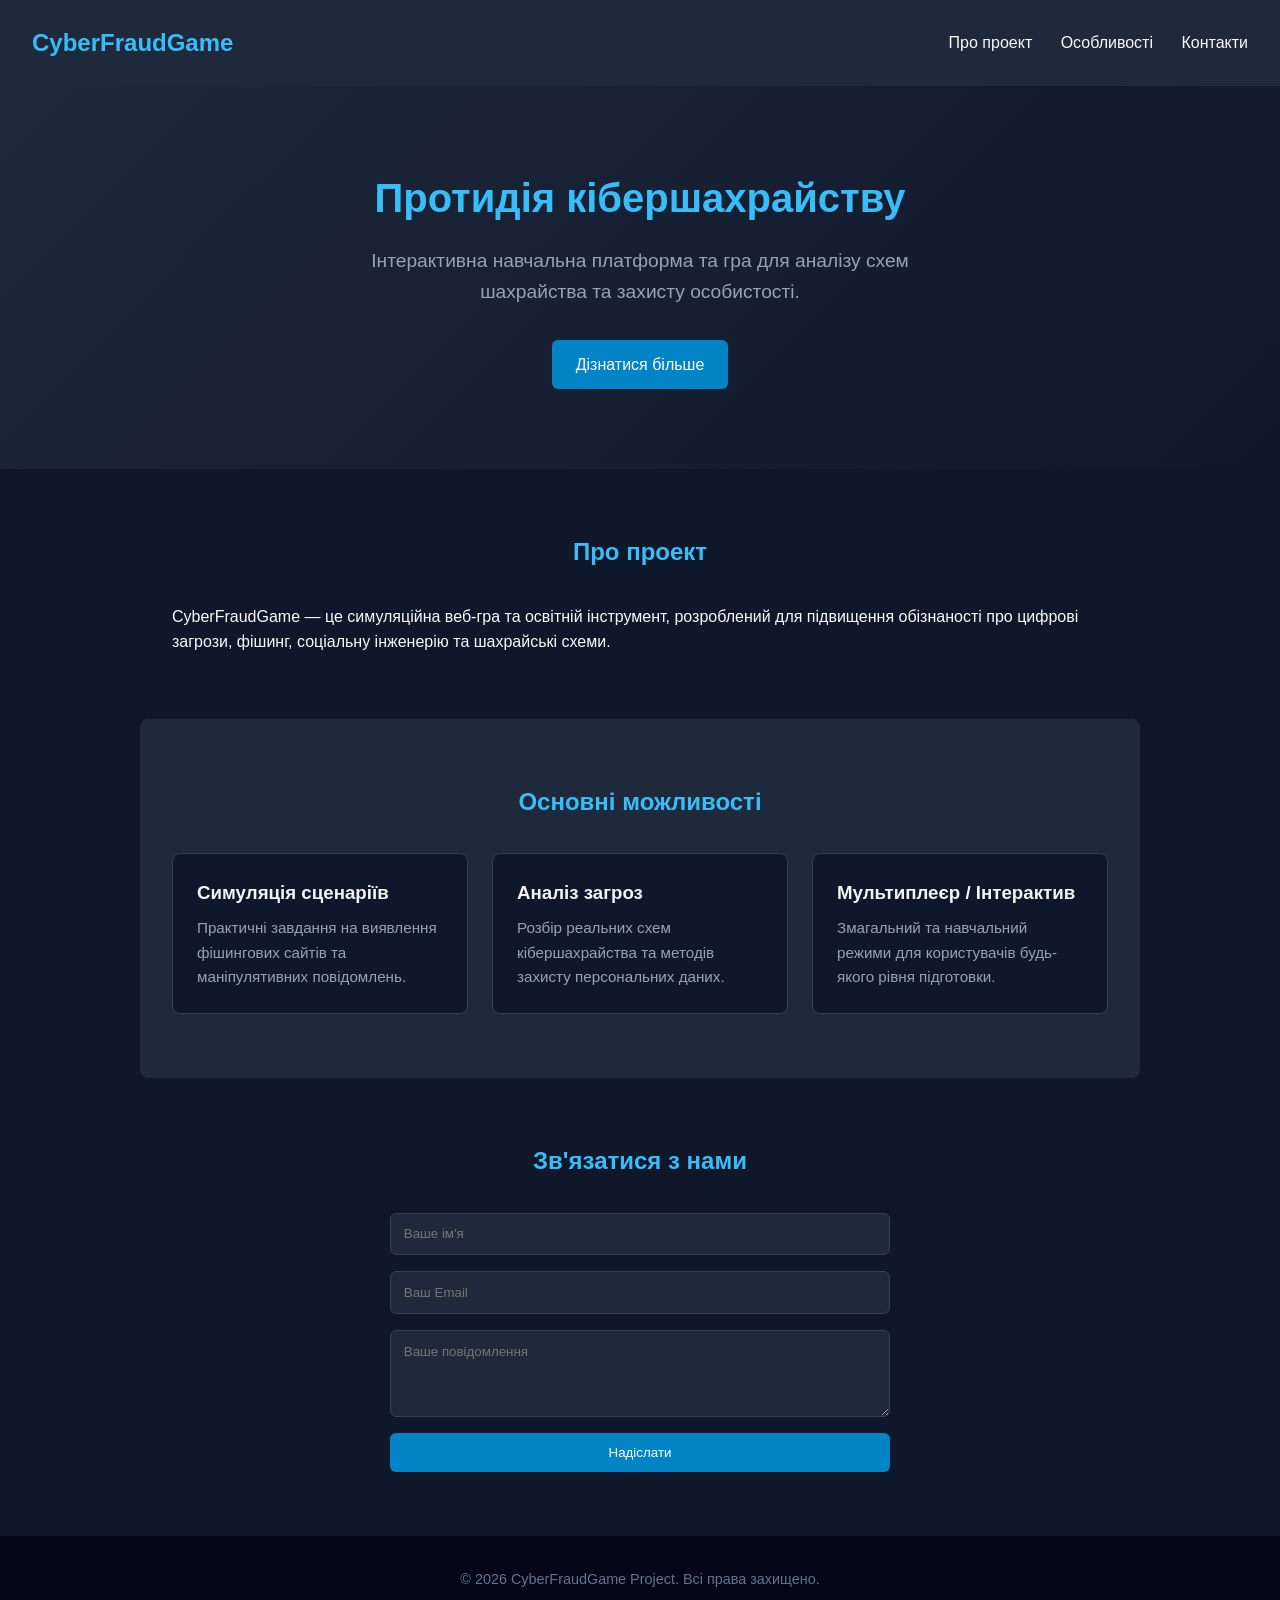
==== index.html @ b07a90f9 "1" ====
<!DOCTYPE html>
<html lang="uk">
<head>
    <meta charset="UTF-8">
    <meta name="viewport" content="width=device-width, initial-scale=1.0">
    <title>CyberFraudGame — Проект та Гра</title>
    <link rel="stylesheet" href="styles.css">
</head>
<body>
    <header class="navbar">
        <div class="logo">CyberFraudGame</div>
        <nav>
            <a href="#about">Про проект</a>
            <a href="#features">Особливості</a>
            <a href="#contact">Контакти</a>
        </nav>
    </header>

    <section class="hero">
        <h1>Протидія кібершахрайству</h1>
        <p>Інтерактивна навчальна платформа та гра для аналізу схем шахрайства та захисту особистості.</p>
        <a href="#about" class="btn">Дізнатися більше</a>
    </section>

    <section id="about" class="container">
        <h2>Про проект</h2>
        <p>CyberFraudGame — це симуляційна веб-гра та освітній інструмент, розроблений для підвищення обізнаності про цифрові загрози, фішинг, соціальну інженерію та шахрайські схеми.</p>
    </section>

    <section id="features" class="container dark">
        <h2>Основні можливості</h2>
        <div class="grid">
            <div class="card">
                <h3>Симуляція сценаріїв</h3>
                <p>Практичні завдання на виявлення фішингових сайтів та маніпулятивних повідомлень.</p>
            </div>
            <div class="card">
                <h3>Аналіз загроз</h3>
                <p>Розбір реальних схем кібершахрайства та методів захисту персональних даних.</p>
            </div>
            <div class="card">
                <h3>Мультиплеєр / Інтерактив</h3>
                <p>Змагальний та навчальний режими для користувачів будь-якого рівня підготовки.</p>
            </div>
        </div>
    </section>

    <section id="contact" class="container">
        <h2>Зв'язатися з нами</h2>
        <form id="contactForm">
            <input type="text" placeholder="Ваше ім'я" required>
            <input type="email" placeholder="Ваш Email" required>
            <textarea placeholder="Ваше повідомлення" rows="4" required></textarea>
            <button type="submit" class="btn">Надіслати</button>
        </form>
    </section>

    <footer>
        <p>&copy; 2026 CyberFraudGame Project. Всі права захищено.</p>
    </footer>

    <script src="game.js"></script>
</body>
</html>
---- styles.css ----
* {
    box-sizing: border-box;
    margin: 0;
    padding: 0;
    font-family: 'Segoe UI', Tahoma, Geneva, Verdana, sans-serif;
}

body {
    background-color: #0f172a;
    color: #f8fafc;
    line-height: 1.6;
}

.navbar {
    display: flex;
    justify-content: space-between;
    align-items: center;
    padding: 1.5rem 2rem;
    background-color: #1e293b;
    box-shadow: 0 4px 6px -1px rgba(0, 0, 0, 0.3);
}

.navbar .logo {
    font-size: 1.5rem;
    font-weight: bold;
    color: #38bdf8;
}

.navbar nav a {
    color: #f8fafc;
    text-decoration: none;
    margin-left: 1.5rem;
    transition: color 0.3s;
}

.navbar nav a:hover {
    color: #38bdf8;
}

.hero {
    text-align: center;
    padding: 5rem 1rem;
    background: linear-gradient(135deg, #1e293b 0%, #0f172a 100%);
}

.hero h1 {
    font-size: 2.5rem;
    color: #38bdf8;
    margin-bottom: 1rem;
}

.hero p {
    font-size: 1.2rem;
    max-width: 600px;
    margin: 0 auto 2rem;
    color: #94a3b8;
}

.btn {
    display: inline-block;
    background-color: #0284c7;
    color: #fff;
    padding: 0.75rem 1.5rem;
    border: none;
    border-radius: 6px;
    text-decoration: none;
    cursor: pointer;
    transition: background 0.3s;
}

.btn:hover {
    background-color: #0369a1;
}

.container {
    padding: 4rem 2rem;
    max-width: 1000px;
    margin: 0 auto;
}

.container.dark {
    background-color: #1e293b;
    border-radius: 8px;
}

h2 {
    text-align: center;
    margin-bottom: 2rem;
    color: #38bdf8;
}

.grid {
    display: grid;
    grid-template-columns: repeat(auto-fit, minmax(250px, 1fr));
    gap: 1.5rem;
}

.card {
    background-color: #0f172a;
    padding: 1.5rem;
    border-radius: 8px;
    border: 1px solid #334155;
}

.card h3 {
    margin-bottom: 0.5rem;
    color: #f1f5f9;
}

.card p {
    color: #94a3b8;
    font-size: 0.95rem;
}

form {
    display: flex;
    flex-direction: column;
    gap: 1rem;
    max-width: 500px;
    margin: 0 auto;
}

form input, form textarea {
    padding: 0.8rem;
    border-radius: 6px;
    border: 1px solid #334155;
    background-color: #1e293b;
    color: #fff;
}

footer {
    text-align: center;
    padding: 2rem;
    background-color: #020617;
    color: #64748b;
    font-size: 0.9rem;
}
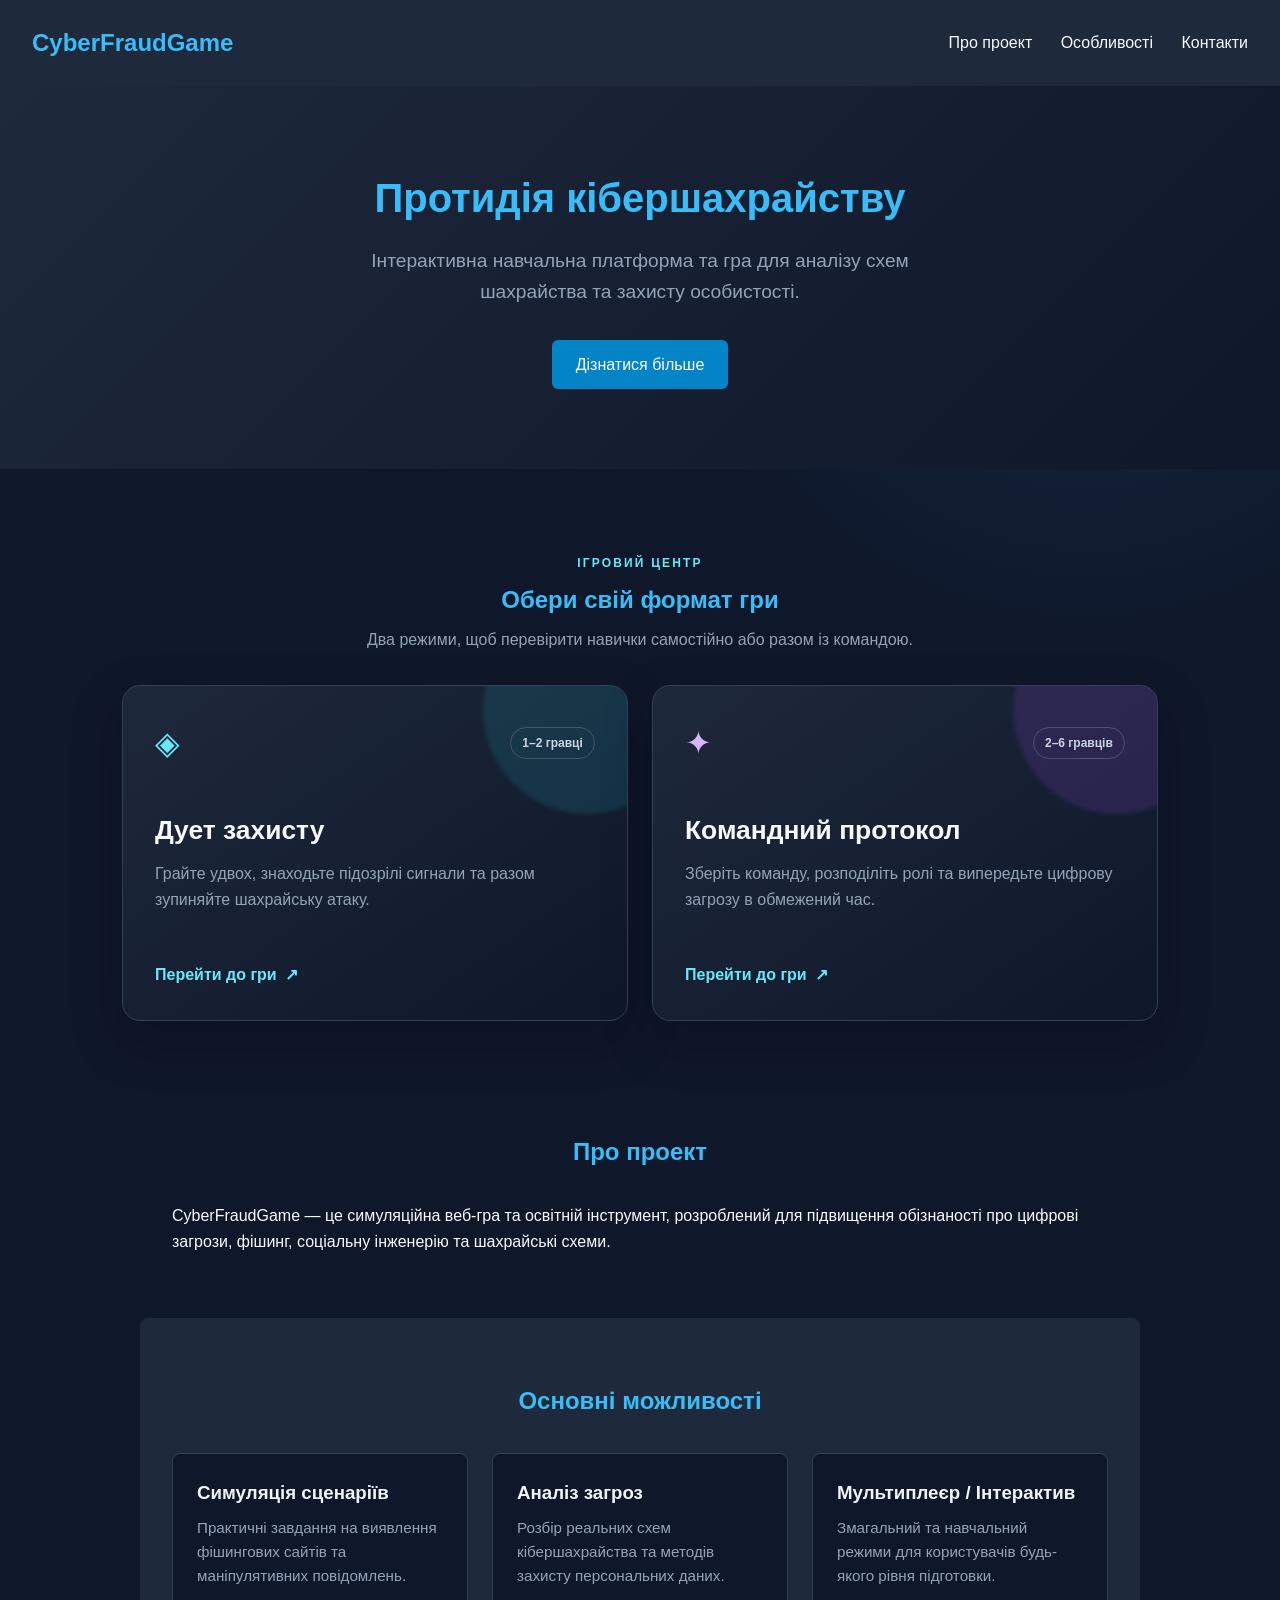
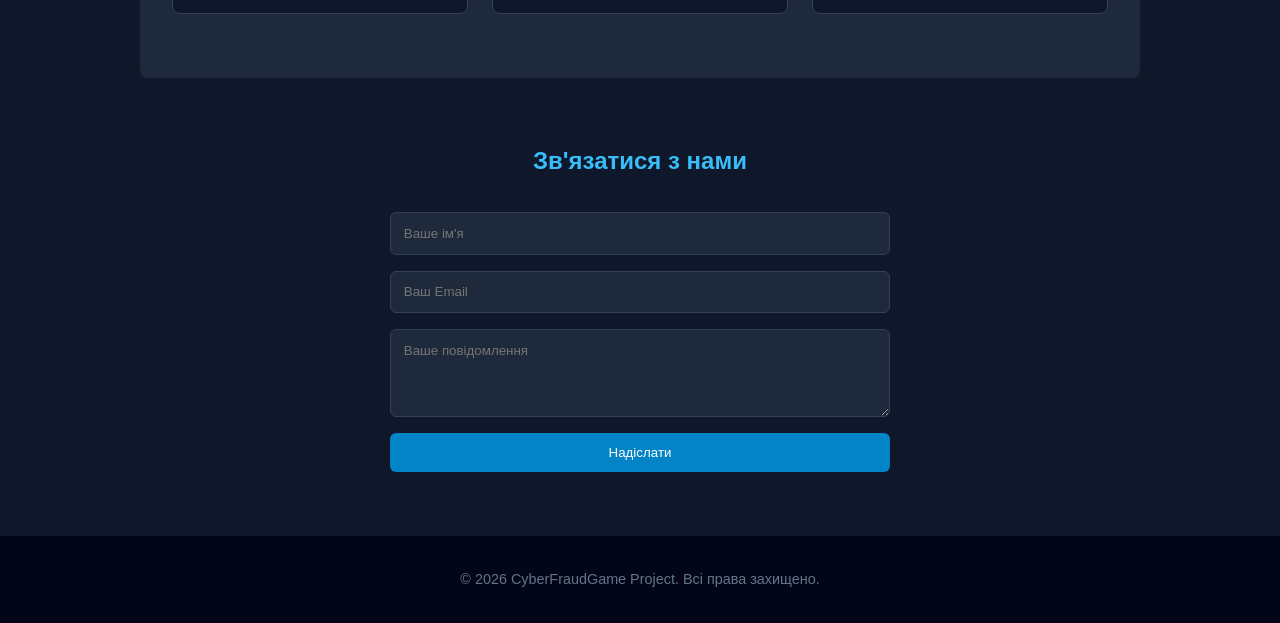
==== commit bb0937da: "2и31" ====
--- a/index.html
+++ b/index.html
@@ -20,6 +20,38 @@
         <h1>Протидія кібершахрайству</h1>
         <p>Інтерактивна навчальна платформа та гра для аналізу схем шахрайства та захисту особистості.</p>
         <a href="#about" class="btn">Дізнатися більше</a>
+    </section>
+
+    <section id="games" class="games-section">
+        <div class="section-heading">
+            <span class="eyebrow">Ігровий центр</span>
+            <h2>Обери свій формат гри</h2>
+            <p>Два режими, щоб перевірити навички самостійно або разом із командою.</p>
+        </div>
+        <div class="games-grid">
+            <article class="game-card game-card--duo">
+                <div class="game-card__topline">
+                    <span class="game-icon" aria-hidden="true">◈</span>
+                    <span class="player-count">1–2 гравці</span>
+                </div>
+                <h3>Дует захисту</h3>
+                <p>Грайте удвох, знаходьте підозрілі сигнали та разом зупиняйте шахрайську атаку.</p>
+                <a class="game-link" href="game.html?mode=duo">
+                    Перейти до гри <span aria-hidden="true">↗</span>
+                </a>
+            </article>
+            <article class="game-card game-card--squad">
+                <div class="game-card__topline">
+                    <span class="game-icon" aria-hidden="true">✦</span>
+                    <span class="player-count">2–6 гравців</span>
+                </div>
+                <h3>Командний протокол</h3>
+                <p>Зберіть команду, розподіліть ролі та випередьте цифрову загрозу в обмежений час.</p>
+                <a class="game-link" href="game.html?mode=squad">
+                    Перейти до гри <span aria-hidden="true">↗</span>
+                </a>
+            </article>
+        </div>
     </section>
 
     <section id="about" class="container">
--- a/styles.css
+++ b/styles.css
@@ -9,6 +9,7 @@
     background-color: #0f172a;
     color: #f8fafc;
     line-height: 1.6;
+    background-image: radial-gradient(circle at 85% 10%, rgba(56, 189, 248, 0.1), transparent 28rem);
 }
 
 .navbar {
@@ -41,6 +42,179 @@
     text-align: center;
     padding: 5rem 1rem;
     background: linear-gradient(135deg, #1e293b 0%, #0f172a 100%);
+}
+
+.games-section {
+    max-width: 1100px;
+    margin: 0 auto;
+    padding: 5rem 2rem 3rem;
+}
+
+.section-heading {
+    text-align: center;
+    margin-bottom: 2rem;
+}
+
+.section-heading h2 {
+    margin: 0.35rem 0 0.5rem;
+}
+
+.section-heading p {
+    color: #94a3b8;
+}
+
+.eyebrow {
+    color: #67e8f9;
+    font-size: 0.75rem;
+    font-weight: 700;
+    letter-spacing: 0.18em;
+    text-transform: uppercase;
+}
+
+.games-grid {
+    display: grid;
+    grid-template-columns: repeat(2, minmax(0, 1fr));
+    gap: 1.5rem;
+}
+
+.game-card {
+    position: relative;
+    overflow: hidden;
+    padding: 2rem;
+    border: 1px solid #334155;
+    border-radius: 18px;
+    background: linear-gradient(145deg, rgba(30, 41, 59, 0.96), rgba(15, 23, 42, 0.98));
+    box-shadow: 0 20px 50px rgba(2, 6, 23, 0.28);
+    transition: transform 0.3s, border-color 0.3s, box-shadow 0.3s;
+}
+
+.game-card::after {
+    position: absolute;
+    top: -5rem;
+    right: -4rem;
+    width: 13rem;
+    height: 13rem;
+    border-radius: 50%;
+    background: rgba(34, 211, 238, 0.12);
+    content: "";
+    filter: blur(2px);
+}
+
+.game-card--squad::after {
+    background: rgba(168, 85, 247, 0.15);
+}
+
+.game-card:hover {
+    border-color: #22d3ee;
+    box-shadow: 0 25px 60px rgba(8, 145, 178, 0.18);
+    transform: translateY(-5px);
+}
+
+.game-card__topline {
+    display: flex;
+    align-items: center;
+    justify-content: space-between;
+    margin-bottom: 2.5rem;
+}
+
+.game-icon {
+    color: #67e8f9;
+    font-size: 2rem;
+}
+
+.game-card--squad .game-icon {
+    color: #d8b4fe;
+}
+
+.player-count {
+    z-index: 1;
+    padding: 0.35rem 0.7rem;
+    border: 1px solid #475569;
+    border-radius: 999px;
+    color: #cbd5e1;
+    font-size: 0.75rem;
+    font-weight: 600;
+}
+
+.game-card h3 {
+    margin-bottom: 0.65rem;
+    font-size: 1.65rem;
+}
+
+.game-card p {
+    min-height: 4.8rem;
+    color: #94a3b8;
+}
+
+.game-link {
+    display: inline-flex;
+    z-index: 1;
+    gap: 0.5rem;
+    margin-top: 1.5rem;
+    color: #67e8f9;
+    font-weight: 700;
+    text-decoration: none;
+}
+
+.game-link:hover {
+    color: #cffafe;
+}
+
+.game-page {
+    display: grid;
+    min-height: 100vh;
+    place-items: center;
+    padding: 2rem;
+}
+
+.game-launcher {
+    width: min(100%, 680px);
+    padding: 3rem;
+    border: 1px solid #334155;
+    border-radius: 24px;
+    background: rgba(30, 41, 59, 0.8);
+    box-shadow: 0 30px 80px rgba(2, 6, 23, 0.5);
+}
+
+.back-link {
+    display: inline-block;
+    margin-bottom: 4rem;
+    color: #94a3b8;
+    text-decoration: none;
+}
+
+.back-link:hover {
+    color: #67e8f9;
+}
+
+.game-launcher h1 {
+    margin: 0.5rem 0;
+    font-size: clamp(2rem, 6vw, 3.5rem);
+}
+
+.game-launcher > p {
+    color: #94a3b8;
+}
+
+.launch-panel {
+    margin-top: 2rem;
+    padding: 1.5rem;
+    border: 1px solid #334155;
+    border-radius: 14px;
+    background: rgba(15, 23, 42, 0.75);
+}
+
+.launch-status {
+    color: #4ade80;
+    font-size: 0.8rem;
+    font-weight: 700;
+    letter-spacing: 0.1em;
+    text-transform: uppercase;
+}
+
+.launch-panel p {
+    margin: 0.75rem 0 1.25rem;
+    color: #cbd5e1;
 }
 
 .hero h1 {
@@ -134,4 +308,14 @@
     background-color: #020617;
     color: #64748b;
     font-size: 0.9rem;
+}
+
+@media (max-width: 700px) {
+    .games-grid {
+        grid-template-columns: 1fr;
+    }
+
+    .game-launcher {
+        padding: 2rem;
+    }
 }
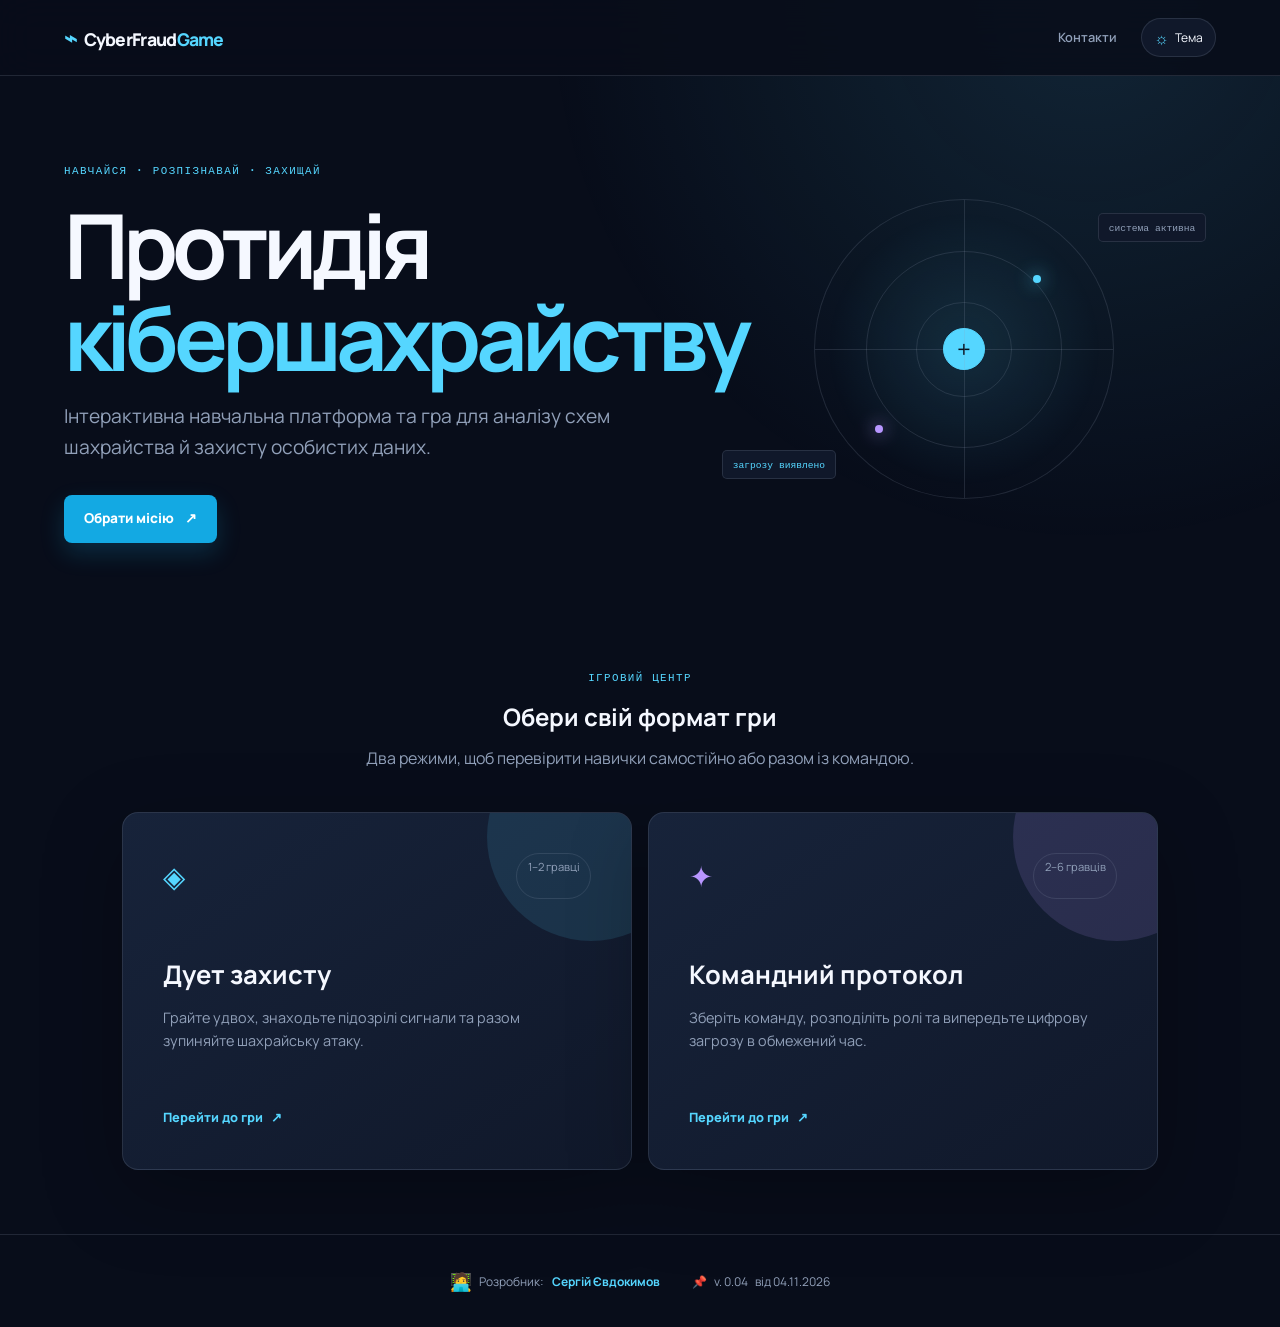
==== commit 18953c66: "1фа" ====
--- a/index.html
+++ b/index.html
@@ -3,23 +3,45 @@
 <head>
     <meta charset="UTF-8">
     <meta name="viewport" content="width=device-width, initial-scale=1.0">
-    <title>CyberFraudGame — Проект та Гра</title>
+    <meta name="description" content="CyberFraudGame — інтерактивна платформа для навчання цифровій безпеці.">
+    <title>CyberFraudGame — цифрова безпека у форматі гри</title>
     <link rel="stylesheet" href="styles.css">
 </head>
 <body>
     <header class="navbar">
-        <div class="logo">CyberFraudGame</div>
-        <nav>
-            <a href="#about">Про проект</a>
-            <a href="#features">Особливості</a>
-            <a href="#contact">Контакти</a>
+        <a class="logo" href="#" aria-label="CyberFraudGame — на головну">
+            <span class="logo-mark" aria-hidden="true">⌁</span>
+            CyberFraud<span>Game</span>
+        </a>
+        <nav aria-label="Основна навігація">
+            <a href="https://sargeras197.github.io/contacts/" target="_blank" rel="noopener noreferrer">Контакти</a>
         </nav>
+        <button class="theme-toggle" type="button" aria-label="Увімкнути світлу тему" aria-pressed="false">
+            <span class="theme-icon" aria-hidden="true">☼</span>
+            <span class="theme-label">Тема</span>
+        </button>
     </header>
 
     <section class="hero">
-        <h1>Протидія кібершахрайству</h1>
-        <p>Інтерактивна навчальна платформа та гра для аналізу схем шахрайства та захисту особистості.</p>
-        <a href="#about" class="btn">Дізнатися більше</a>
+        <div class="hero__content">
+            <span class="eyebrow">Навчайся · Розпізнавай · Захищай</span>
+            <h1>Протидія <span>кібершахрайству</span></h1>
+            <p>Інтерактивна навчальна платформа та гра для аналізу схем шахрайства й захисту особистих даних.</p>
+            <div class="hero__actions">
+                <a href="#games" class="btn">Обрати місію <span aria-hidden="true">↗</span></a>
+            </div>
+        </div>
+        <div class="hero__visual" aria-hidden="true">
+            <div class="radar">
+                <span class="radar__ring radar__ring--one"></span>
+                <span class="radar__ring radar__ring--two"></span>
+                <span class="radar__dot radar__dot--one"></span>
+                <span class="radar__dot radar__dot--two"></span>
+                <span class="radar__core">+</span>
+            </div>
+            <span class="visual-label visual-label--top">система активна</span>
+            <span class="visual-label visual-label--bottom">загрозу виявлено</span>
+        </div>
     </section>
 
     <section id="games" class="games-section">
@@ -54,41 +76,17 @@
         </div>
     </section>
 
-    <section id="about" class="container">
-        <h2>Про проект</h2>
-        <p>CyberFraudGame — це симуляційна веб-гра та освітній інструмент, розроблений для підвищення обізнаності про цифрові загрози, фішинг, соціальну інженерію та шахрайські схеми.</p>
-    </section>
-
-    <section id="features" class="container dark">
-        <h2>Основні можливості</h2>
-        <div class="grid">
-            <div class="card">
-                <h3>Симуляція сценаріїв</h3>
-                <p>Практичні завдання на виявлення фішингових сайтів та маніпулятивних повідомлень.</p>
-            </div>
-            <div class="card">
-                <h3>Аналіз загроз</h3>
-                <p>Розбір реальних схем кібершахрайства та методів захисту персональних даних.</p>
-            </div>
-            <div class="card">
-                <h3>Мультиплеєр / Інтерактив</h3>
-                <p>Змагальний та навчальний режими для користувачів будь-якого рівня підготовки.</p>
-            </div>
+    <footer>
+        <div class="footer-developer">
+            <span class="footer-emoji" aria-hidden="true">🧑‍💻</span>
+            <span>Розробник:</span>
+            <a href="https://sargeras197.github.io/contacts/" target="_blank" rel="noopener noreferrer">Сергій Євдокимов</a>
         </div>
-    </section>
-
-    <section id="contact" class="container">
-        <h2>Зв'язатися з нами</h2>
-        <form id="contactForm">
-            <input type="text" placeholder="Ваше ім'я" required>
-            <input type="email" placeholder="Ваш Email" required>
-            <textarea placeholder="Ваше повідомлення" rows="4" required></textarea>
-            <button type="submit" class="btn">Надіслати</button>
-        </form>
-    </section>
-
-    <footer>
-        <p>&copy; 2026 CyberFraudGame Project. Всі права захищено.</p>
+        <div class="footer-meta">
+            <span aria-hidden="true">📌</span>
+            <span>v. 0.04</span>
+            <span>від 04.11.2026</span>
+        </div>
     </footer>
 
     <script src="game.js"></script>
--- a/styles.css
+++ b/styles.css
@@ -1,321 +1,152 @@
-* {
-    box-sizing: border-box;
-    margin: 0;
-    padding: 0;
-    font-family: 'Segoe UI', Tahoma, Geneva, Verdana, sans-serif;
+@import url('https://fonts.googleapis.com/css2?family=DM+Mono:wght@400;500&family=Manrope:wght@400;500;600;700;800&display=swap');
+
+:root {
+    --bg: #080d1a;
+    --surface: #10182a;
+    --surface-strong: #17233a;
+    --text: #f5f8ff;
+    --muted: #91a0b9;
+    --line: rgba(148, 163, 184, 0.18);
+    --accent: #55d6ff;
+    --accent-strong: #13a9e3;
+    --accent-soft: rgba(85, 214, 255, 0.12);
+    --purple: #b896ff;
+    --shadow: 0 24px 80px rgba(0, 0, 0, 0.25);
 }
 
+:root[data-theme="light"] {
+    --bg: #f4f7fb;
+    --surface: #ffffff;
+    --surface-strong: #eaf1f8;
+    --text: #102037;
+    --muted: #5e6d83;
+    --line: rgba(27, 55, 85, 0.14);
+    --accent: #058cc6;
+    --accent-strong: #006caa;
+    --accent-soft: rgba(5, 140, 198, 0.1);
+    --purple: #7852ce;
+    --shadow: 0 24px 70px rgba(34, 64, 96, 0.13);
+}
+
+* { box-sizing: border-box; margin: 0; padding: 0; }
+
+html { scroll-behavior: smooth; }
+
 body {
-    background-color: #0f172a;
-    color: #f8fafc;
+    min-width: 320px;
+    background: var(--bg);
+    color: var(--text);
+    font-family: 'Manrope', 'Segoe UI', sans-serif;
     line-height: 1.6;
-    background-image: radial-gradient(circle at 85% 10%, rgba(56, 189, 248, 0.1), transparent 28rem);
+    transition: background-color 0.3s, color 0.3s;
+}
+
+body::before {
+    position: fixed;
+    z-index: -1;
+    inset: 0;
+    background: radial-gradient(circle at 85% 0%, var(--accent-soft), transparent 34rem);
+    content: "";
+    pointer-events: none;
 }
 
 .navbar {
-    display: flex;
-    justify-content: space-between;
-    align-items: center;
-    padding: 1.5rem 2rem;
-    background-color: #1e293b;
-    box-shadow: 0 4px 6px -1px rgba(0, 0, 0, 0.3);
-}
-
-.navbar .logo {
-    font-size: 1.5rem;
-    font-weight: bold;
-    color: #38bdf8;
-}
-
-.navbar nav a {
-    color: #f8fafc;
-    text-decoration: none;
-    margin-left: 1.5rem;
-    transition: color 0.3s;
-}
-
-.navbar nav a:hover {
-    color: #38bdf8;
-}
-
-.hero {
-    text-align: center;
-    padding: 5rem 1rem;
-    background: linear-gradient(135deg, #1e293b 0%, #0f172a 100%);
-}
-
-.games-section {
-    max-width: 1100px;
-    margin: 0 auto;
-    padding: 5rem 2rem 3rem;
-}
-
-.section-heading {
-    text-align: center;
-    margin-bottom: 2rem;
-}
-
-.section-heading h2 {
-    margin: 0.35rem 0 0.5rem;
-}
-
-.section-heading p {
-    color: #94a3b8;
-}
-
-.eyebrow {
-    color: #67e8f9;
-    font-size: 0.75rem;
-    font-weight: 700;
-    letter-spacing: 0.18em;
-    text-transform: uppercase;
-}
-
-.games-grid {
-    display: grid;
-    grid-template-columns: repeat(2, minmax(0, 1fr));
-    gap: 1.5rem;
-}
-
-.game-card {
-    position: relative;
-    overflow: hidden;
-    padding: 2rem;
-    border: 1px solid #334155;
-    border-radius: 18px;
-    background: linear-gradient(145deg, rgba(30, 41, 59, 0.96), rgba(15, 23, 42, 0.98));
-    box-shadow: 0 20px 50px rgba(2, 6, 23, 0.28);
-    transition: transform 0.3s, border-color 0.3s, box-shadow 0.3s;
-}
-
-.game-card::after {
-    position: absolute;
-    top: -5rem;
-    right: -4rem;
-    width: 13rem;
-    height: 13rem;
-    border-radius: 50%;
-    background: rgba(34, 211, 238, 0.12);
-    content: "";
-    filter: blur(2px);
-}
-
-.game-card--squad::after {
-    background: rgba(168, 85, 247, 0.15);
-}
-
-.game-card:hover {
-    border-color: #22d3ee;
-    box-shadow: 0 25px 60px rgba(8, 145, 178, 0.18);
-    transform: translateY(-5px);
-}
-
-.game-card__topline {
+    position: sticky;
+    z-index: 10;
+    top: 0;
     display: flex;
     align-items: center;
     justify-content: space-between;
-    margin-bottom: 2.5rem;
+    gap: 1.5rem;
+    min-height: 76px;
+    padding: 1rem clamp(1.25rem, 5vw, 5rem);
+    border-bottom: 1px solid var(--line);
+    background: color-mix(in srgb, var(--bg) 88%, transparent);
+    backdrop-filter: blur(18px);
 }
 
-.game-icon {
-    color: #67e8f9;
-    font-size: 2rem;
+.logo {
+    color: var(--text);
+    font-size: 1.1rem;
+    font-weight: 800;
+    letter-spacing: -0.04em;
+    text-decoration: none;
+    white-space: nowrap;
+}
+.logo > span:not(.logo-mark) { color: var(--accent); }
+.logo-mark { margin-right: 0.25rem; color: var(--accent); font-size: 1.4rem; }
+.navbar nav { display: flex; gap: clamp(1rem, 3vw, 2.25rem); margin-left: auto; }
+.navbar nav a, .text-link, .back-link { color: var(--muted); text-decoration: none; transition: color 0.2s; }
+.navbar nav a { font-size: 0.8rem; font-weight: 600; }
+.navbar nav a:hover, .text-link:hover, .back-link:hover { color: var(--accent); }
+.theme-toggle {
+    display: inline-flex; align-items: center; gap: 0.4rem; padding: 0.55rem 0.75rem;
+    border: 1px solid var(--line); border-radius: 999px; background: var(--surface);
+    color: var(--text); cursor: pointer; font: inherit; font-size: 0.75rem;
+}
+.theme-icon { color: var(--accent); font-size: 1rem; line-height: 1; }
+
+.hero {
+    display: grid; grid-template-columns: minmax(0, 1.1fr) minmax(260px, 0.9fr);
+    align-items: center; gap: 2rem; max-width: 1280px; min-height: 470px;
+    margin: 0 auto; padding: clamp(3rem, 7vw, 5rem) clamp(1.25rem, 5vw, 5rem);
+}
+.eyebrow, .section-kicker {
+    color: var(--accent); font-family: 'DM Mono', monospace; font-size: 0.68rem;
+    font-weight: 500; letter-spacing: 0.13em; text-transform: uppercase;
+}
+.hero h1 { max-width: 720px; margin: 1.1rem 0; font-size: clamp(2.8rem, 7vw, 6rem); line-height: 1.03; letter-spacing: -0.065em; }
+.hero h1 span, h2 span { color: var(--accent); }
+.hero p { max-width: 570px; color: var(--muted); font-size: clamp(1rem, 1.6vw, 1.2rem); }
+.hero__actions { display: flex; align-items: center; gap: 1.5rem; margin-top: 2rem; }
+.btn {
+    display: inline-flex; align-items: center; justify-content: center; gap: 0.7rem;
+    min-height: 48px; padding: 0.75rem 1.25rem; border: 0; border-radius: 8px;
+    background: var(--accent-strong); color: #fff; cursor: pointer; font: inherit;
+    font-size: 0.85rem; font-weight: 800; text-decoration: none;
+    box-shadow: 0 10px 24px rgba(19, 169, 227, 0.2); transition: transform 0.2s, background 0.2s;
+}
+.btn:hover { background: var(--accent); color: #06121f; transform: translateY(-2px); }
+.text-link { font-size: 0.85rem; font-weight: 700; }
+
+.hero__visual { position: relative; display: grid; min-height: 340px; place-items: center; }
+.radar { position: relative; width: min(28vw, 300px); aspect-ratio: 1; border: 1px solid var(--line); border-radius: 50%; background: radial-gradient(circle, var(--accent-soft), transparent 65%); }
+.radar::before, .radar::after { position: absolute; background: var(--line); content: ""; }
+.radar::before { top: 50%; right: 0; left: 0; height: 1px; }
+.radar::after { top: 0; bottom: 0; left: 50%; width: 1px; }
+.radar__ring { position: absolute; border: 1px solid var(--line); border-radius: 50%; }
+.radar__ring--one { inset: 17%; }.radar__ring--two { inset: 34%; }
+.radar__core { position: absolute; top: 50%; left: 50%; display: grid; width: 42px; height: 42px; place-items: center; border: 1px solid var(--accent); border-radius: 50%; background: var(--accent); color: #06121f; font-size: 1.5rem; transform: translate(-50%, -50%); }
+.radar__dot { position: absolute; width: 8px; height: 8px; border-radius: 50%; background: var(--accent); box-shadow: 0 0 18px var(--accent); }
+.radar__dot--one { top: 25%; right: 24%; }.radar__dot--two { bottom: 22%; left: 20%; background: var(--purple); box-shadow: 0 0 18px var(--purple); }
+.visual-label { position: absolute; padding: 0.35rem 0.6rem; border: 1px solid var(--line); border-radius: 5px; background: var(--surface); color: var(--muted); font-family: 'DM Mono', monospace; font-size: 0.6rem; }
+.visual-label--top { top: 10%; right: 2%; }.visual-label--bottom { bottom: 12%; left: 2%; color: var(--accent); }
+
+.games-section { max-width: 1100px; margin: 0 auto; padding: 2.5rem clamp(1.25rem, 5vw, 2rem) 4rem; }
+.section-heading { margin-bottom: 2.5rem; text-align: center; }.section-heading h2 { margin: 0.6rem 0; }
+.section-heading p, .card p, .game-card p, .about-content p { color: var(--muted); }
+.games-grid, .grid { display: grid; grid-template-columns: repeat(2, minmax(0, 1fr)); gap: 1rem; }
+.game-card { position: relative; overflow: hidden; padding: clamp(1.5rem, 4vw, 2.5rem); border: 1px solid var(--line); border-radius: 16px; background: linear-gradient(145deg, var(--surface-strong), var(--surface)); box-shadow: var(--shadow); transition: transform 0.3s, border-color 0.3s; }
+.game-card::after { position: absolute; top: -5rem; right: -4rem; width: 13rem; height: 13rem; border-radius: 50%; background: var(--accent-soft); content: ""; }
+.game-card--squad::after { background: rgba(184, 150, 255, 0.14); }.game-card:hover { border-color: var(--accent); transform: translateY(-5px); }
+.game-card__topline { position: relative; z-index: 1; display: flex; justify-content: space-between; margin-bottom: 3.5rem; }.game-icon { color: var(--accent); font-size: 1.8rem; }.game-card--squad .game-icon { color: var(--purple); }
+.player-count { z-index: 1; padding: 0.3rem 0.65rem; border: 1px solid var(--line); border-radius: 999px; color: var(--muted); font-size: 0.7rem; }
+.game-card h3 { margin-bottom: 0.65rem; font-size: clamp(1.25rem, 2vw, 1.6rem); }.game-card p { min-height: 4.8rem; font-size: 0.9rem; }.game-link { display: inline-flex; gap: 0.5rem; margin-top: 1.5rem; color: var(--accent); font-size: 0.8rem; font-weight: 800; text-decoration: none; }
+
+.container { max-width: 1100px; margin: 0 auto; padding: 6rem clamp(1.25rem, 5vw, 2rem); }.about-section { display: grid; grid-template-columns: 0.7fr 1.3fr; gap: 2rem; }.about-content h2, .features-section h2, #contact h2 { margin: 0.5rem 0 1.25rem; font-size: clamp(2rem, 4vw, 3.5rem); line-height: 1.1; letter-spacing: -0.05em; }.about-content p { max-width: 650px; }
+.dark { max-width: 1100px; border: 1px solid var(--line); border-radius: 20px; background: var(--surface); }.features-section h2 { text-align: left; }.grid { grid-template-columns: repeat(3, 1fr); }.card { padding: 1.5rem; border: 1px solid var(--line); border-radius: 12px; background: var(--bg); }.card-number { color: var(--accent); font-family: 'DM Mono', monospace; font-size: 0.7rem; }.card h3 { display: flex; justify-content: space-between; gap: 0.5rem; margin: 2.5rem 0 0.75rem; font-size: 1.05rem; }.card h3 span { color: var(--accent); }.card p { font-size: 0.86rem; }
+#contact { text-align: center; }.section-kicker { display: block; }.contact form, form { display: grid; gap: 1rem; max-width: 620px; margin: 2.5rem auto 0; text-align: left; }.contact form label, form label { display: grid; gap: 0.45rem; color: var(--muted); font-size: 0.75rem; font-weight: 700; } form input, form textarea { width: 100%; padding: 0.9rem 1rem; border: 1px solid var(--line); border-radius: 8px; outline: none; background: var(--surface); color: var(--text); font: inherit; resize: vertical; transition: border-color 0.2s, box-shadow 0.2s; } form input:focus, form textarea:focus { border-color: var(--accent); box-shadow: 0 0 0 3px var(--accent-soft); } form .btn { justify-self: start; margin-top: 0.5rem; }
+footer { display: flex; flex-wrap: wrap; align-items: center; justify-content: center; gap: 0.75rem 2rem; padding: 2rem 1.25rem; border-top: 1px solid var(--line); color: var(--muted); font-size: 0.75rem; text-align: center; }
+.footer-developer, .footer-meta { display: flex; align-items: center; gap: 0.45rem; }
+.footer-developer a { color: var(--accent); font-weight: 700; text-decoration: none; }
+.footer-developer a:hover { text-decoration: underline; }
+.footer-emoji { font-size: 1.1rem; }
+.game-page { display: grid; min-height: 100vh; place-items: center; padding: 1.25rem; }.game-launcher { width: min(100%, 680px); padding: clamp(1.5rem, 6vw, 3rem); border: 1px solid var(--line); border-radius: 20px; background: var(--surface); box-shadow: var(--shadow); }.back-link { display: inline-block; margin-bottom: 4rem; font-size: 0.85rem; }.game-launcher h1 { margin: 0.5rem 0; font-size: clamp(2rem, 6vw, 3.5rem); line-height: 1.05; }.game-launcher > p { color: var(--muted); }.launch-panel { margin-top: 2rem; padding: 1.5rem; border: 1px solid var(--line); border-radius: 12px; background: var(--bg); }.launch-status { color: #36d399; font-family: 'DM Mono', monospace; font-size: 0.75rem; }.launch-panel p { margin: 0.75rem 0 1.25rem; color: var(--muted); }
+
+@media (max-width: 700px) {
+    .navbar { flex-wrap: wrap; padding: 0.85rem 1.25rem; }.navbar nav { order: 3; width: 100%; justify-content: space-between; margin: 0; }.navbar nav a { font-size: 0.72rem; }.theme-label { display: none; }
+    .hero { display: block; min-height: auto; padding-top: 3.5rem; }.hero__visual { min-height: 220px; margin-top: 1.5rem; }.radar { width: min(58vw, 220px); }.visual-label--top { right: 8%; }.visual-label--bottom { left: 8%; }
+    .hero__actions { flex-wrap: wrap; }.games-grid, .grid, .about-section { grid-template-columns: 1fr; }.games-section { padding-bottom: 3rem; }.container { padding-top: 4rem; padding-bottom: 4rem; }.game-card__topline { margin-bottom: 2.5rem; }.game-card p { min-height: auto; }.features-section h2 { font-size: 2.2rem; }
 }
 
-.game-card--squad .game-icon {
-    color: #d8b4fe;
-}
-
-.player-count {
-    z-index: 1;
-    padding: 0.35rem 0.7rem;
-    border: 1px solid #475569;
-    border-radius: 999px;
-    color: #cbd5e1;
-    font-size: 0.75rem;
-    font-weight: 600;
-}
-
-.game-card h3 {
-    margin-bottom: 0.65rem;
-    font-size: 1.65rem;
-}
-
-.game-card p {
-    min-height: 4.8rem;
-    color: #94a3b8;
-}
-
-.game-link {
-    display: inline-flex;
-    z-index: 1;
-    gap: 0.5rem;
-    margin-top: 1.5rem;
-    color: #67e8f9;
-    font-weight: 700;
-    text-decoration: none;
-}
-
-.game-link:hover {
-    color: #cffafe;
-}
-
-.game-page {
-    display: grid;
-    min-height: 100vh;
-    place-items: center;
-    padding: 2rem;
-}
-
-.game-launcher {
-    width: min(100%, 680px);
-    padding: 3rem;
-    border: 1px solid #334155;
-    border-radius: 24px;
-    background: rgba(30, 41, 59, 0.8);
-    box-shadow: 0 30px 80px rgba(2, 6, 23, 0.5);
-}
-
-.back-link {
-    display: inline-block;
-    margin-bottom: 4rem;
-    color: #94a3b8;
-    text-decoration: none;
-}
-
-.back-link:hover {
-    color: #67e8f9;
-}
-
-.game-launcher h1 {
-    margin: 0.5rem 0;
-    font-size: clamp(2rem, 6vw, 3.5rem);
-}
-
-.game-launcher > p {
-    color: #94a3b8;
-}
-
-.launch-panel {
-    margin-top: 2rem;
-    padding: 1.5rem;
-    border: 1px solid #334155;
-    border-radius: 14px;
-    background: rgba(15, 23, 42, 0.75);
-}
-
-.launch-status {
-    color: #4ade80;
-    font-size: 0.8rem;
-    font-weight: 700;
-    letter-spacing: 0.1em;
-    text-transform: uppercase;
-}
-
-.launch-panel p {
-    margin: 0.75rem 0 1.25rem;
-    color: #cbd5e1;
-}
-
-.hero h1 {
-    font-size: 2.5rem;
-    color: #38bdf8;
-    margin-bottom: 1rem;
-}
-
-.hero p {
-    font-size: 1.2rem;
-    max-width: 600px;
-    margin: 0 auto 2rem;
-    color: #94a3b8;
-}
-
-.btn {
-    display: inline-block;
-    background-color: #0284c7;
-    color: #fff;
-    padding: 0.75rem 1.5rem;
-    border: none;
-    border-radius: 6px;
-    text-decoration: none;
-    cursor: pointer;
-    transition: background 0.3s;
-}
-
-.btn:hover {
-    background-color: #0369a1;
-}
-
-.container {
-    padding: 4rem 2rem;
-    max-width: 1000px;
-    margin: 0 auto;
-}
-
-.container.dark {
-    background-color: #1e293b;
-    border-radius: 8px;
-}
-
-h2 {
-    text-align: center;
-    margin-bottom: 2rem;
-    color: #38bdf8;
-}
-
-.grid {
-    display: grid;
-    grid-template-columns: repeat(auto-fit, minmax(250px, 1fr));
-    gap: 1.5rem;
-}
-
-.card {
-    background-color: #0f172a;
-    padding: 1.5rem;
-    border-radius: 8px;
-    border: 1px solid #334155;
-}
-
-.card h3 {
-    margin-bottom: 0.5rem;
-    color: #f1f5f9;
-}
-
-.card p {
-    color: #94a3b8;
-    font-size: 0.95rem;
-}
-
-form {
-    display: flex;
-    flex-direction: column;
-    gap: 1rem;
-    max-width: 500px;
-    margin: 0 auto;
-}
-
-form input, form textarea {
-    padding: 0.8rem;
-    border-radius: 6px;
-    border: 1px solid #334155;
-    background-color: #1e293b;
-    color: #fff;
-}
-
-footer {
-    text-align: center;
-    padding: 2rem;
-    background-color: #020617;
-    color: #64748b;
-    font-size: 0.9rem;
-}
-
-@media (max-width: 700px) {
-    .games-grid {
-        grid-template-columns: 1fr;
-    }
-
-    .game-launcher {
-        padding: 2rem;
-    }
-}+@media (prefers-reduced-motion: reduce) { *, *::before, *::after { scroll-behavior: auto !important; transition-duration: 0.01ms !important; animation-duration: 0.01ms !important; } }
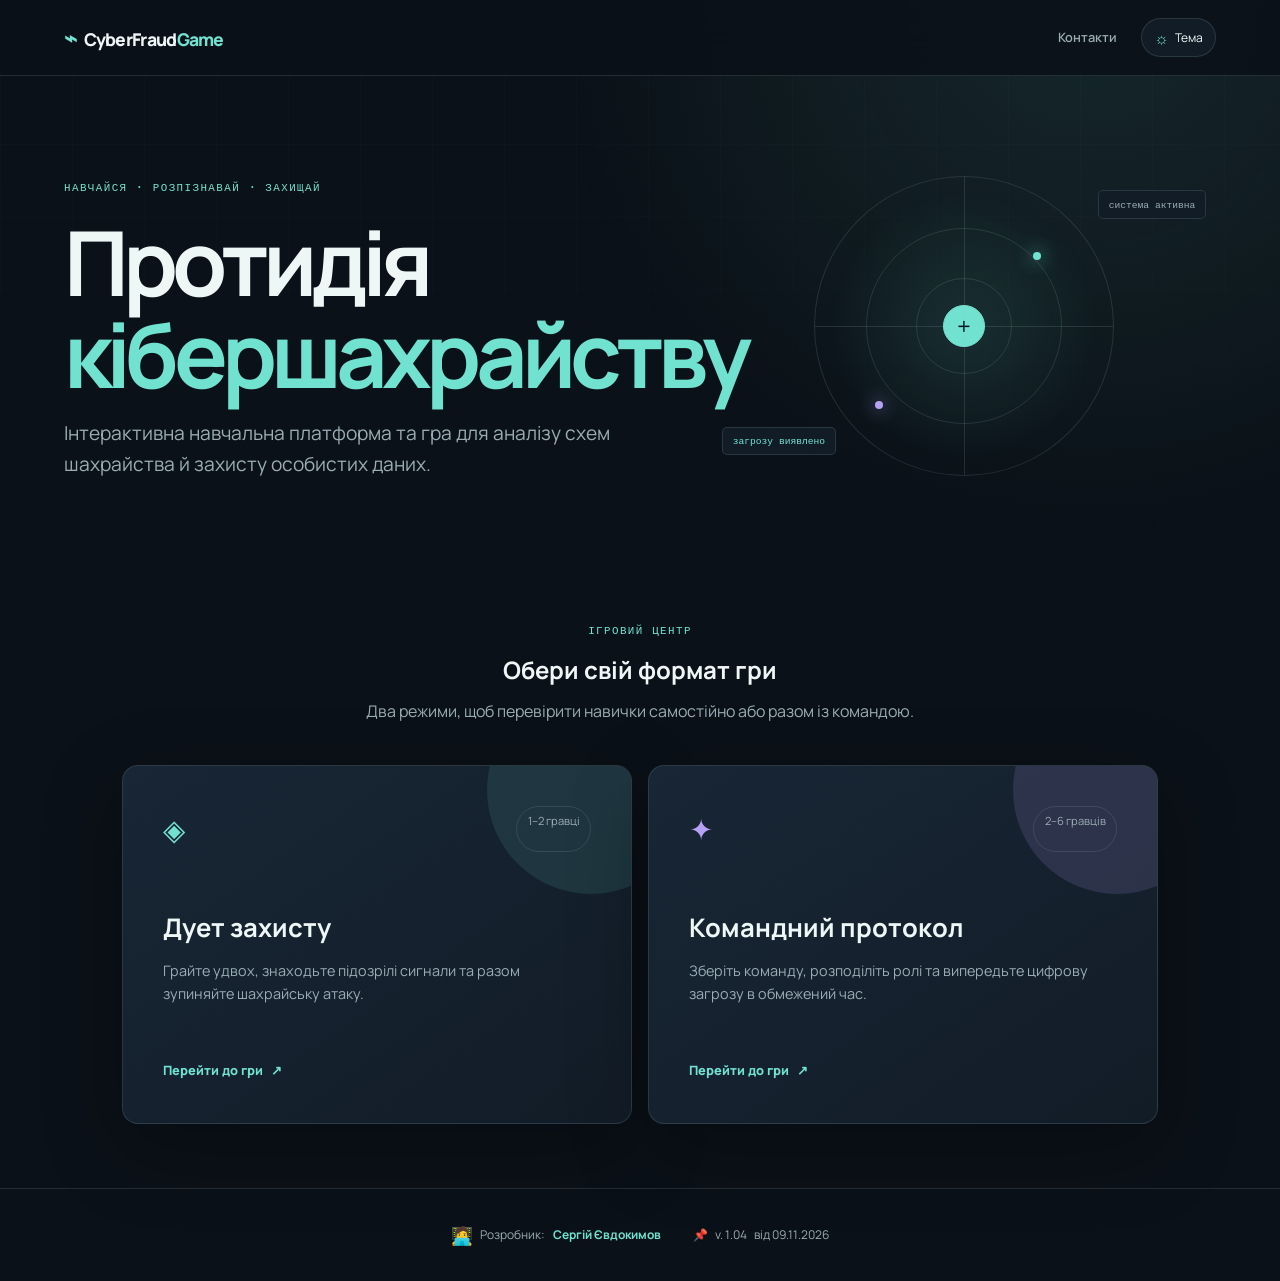
==== commit 4028355a: "2b2a1" ====
--- a/index.html
+++ b/index.html
@@ -27,9 +27,6 @@
             <span class="eyebrow">Навчайся · Розпізнавай · Захищай</span>
             <h1>Протидія <span>кібершахрайству</span></h1>
             <p>Інтерактивна навчальна платформа та гра для аналізу схем шахрайства й захисту особистих даних.</p>
-            <div class="hero__actions">
-                <a href="#games" class="btn">Обрати місію <span aria-hidden="true">↗</span></a>
-            </div>
         </div>
         <div class="hero__visual" aria-hidden="true">
             <div class="radar">
@@ -58,7 +55,7 @@
                 </div>
                 <h3>Дует захисту</h3>
                 <p>Грайте удвох, знаходьте підозрілі сигнали та разом зупиняйте шахрайську атаку.</p>
-                <a class="game-link" href="game.html?mode=duo">
+                <a class="game-link" href="https://ideas-cyberfraudgame-v2.onrender.com/" target="_blank" rel="noopener noreferrer">
                     Перейти до гри <span aria-hidden="true">↗</span>
                 </a>
             </article>
@@ -69,7 +66,7 @@
                 </div>
                 <h3>Командний протокол</h3>
                 <p>Зберіть команду, розподіліть ролі та випередьте цифрову загрозу в обмежений час.</p>
-                <a class="game-link" href="game.html?mode=squad">
+                <a class="game-link" href="https://ideas-cyberfraudbattle2game-massfight-v1.onrender.com/" target="_blank" rel="noopener noreferrer">
                     Перейти до гри <span aria-hidden="true">↗</span>
                 </a>
             </article>
@@ -84,8 +81,8 @@
         </div>
         <div class="footer-meta">
             <span aria-hidden="true">📌</span>
-            <span>v. 0.04</span>
-            <span>від 04.11.2026</span>
+            <span>v. 1.04</span>
+            <span>від 09.11.2026</span>
         </div>
     </footer>
 
--- a/styles.css
+++ b/styles.css
@@ -1,31 +1,31 @@
 @import url('https://fonts.googleapis.com/css2?family=DM+Mono:wght@400;500&family=Manrope:wght@400;500;600;700;800&display=swap');
 
 :root {
-    --bg: #080d1a;
-    --surface: #10182a;
-    --surface-strong: #17233a;
-    --text: #f5f8ff;
-    --muted: #91a0b9;
-    --line: rgba(148, 163, 184, 0.18);
-    --accent: #55d6ff;
-    --accent-strong: #13a9e3;
-    --accent-soft: rgba(85, 214, 255, 0.12);
-    --purple: #b896ff;
-    --shadow: 0 24px 80px rgba(0, 0, 0, 0.25);
+    --bg: #0b1118;
+    --surface: #121c27;
+    --surface-strong: #182635;
+    --text: #edf7f6;
+    --muted: #9aadb4;
+    --line: rgba(163, 190, 195, 0.16);
+    --accent: #71e2d0;
+    --accent-strong: #35bba9;
+    --accent-soft: rgba(113, 226, 208, 0.11);
+    --purple: #b6a2f5;
+    --shadow: 0 24px 80px rgba(0, 0, 0, 0.28);
 }
 
 :root[data-theme="light"] {
-    --bg: #f4f7fb;
+    --bg: #f4f8f7;
     --surface: #ffffff;
-    --surface-strong: #eaf1f8;
-    --text: #102037;
-    --muted: #5e6d83;
-    --line: rgba(27, 55, 85, 0.14);
-    --accent: #058cc6;
-    --accent-strong: #006caa;
-    --accent-soft: rgba(5, 140, 198, 0.1);
-    --purple: #7852ce;
-    --shadow: 0 24px 70px rgba(34, 64, 96, 0.13);
+    --surface-strong: #e7f1ef;
+    --text: #14262b;
+    --muted: #5e7277;
+    --line: rgba(27, 68, 70, 0.14);
+    --accent: #087f72;
+    --accent-strong: #05675c;
+    --accent-soft: rgba(8, 127, 114, 0.1);
+    --purple: #7259bd;
+    --shadow: 0 24px 70px rgba(34, 64, 66, 0.13);
 }
 
 * { box-sizing: border-box; margin: 0; padding: 0; }
@@ -39,6 +39,18 @@
     font-family: 'Manrope', 'Segoe UI', sans-serif;
     line-height: 1.6;
     transition: background-color 0.3s, color 0.3s;
+}
+
+body::after {
+    position: fixed;
+    z-index: -2;
+    inset: 0;
+    background-image: linear-gradient(var(--line) 1px, transparent 1px), linear-gradient(90deg, var(--line) 1px, transparent 1px);
+    background-size: 72px 72px;
+    content: "";
+    mask-image: linear-gradient(to bottom, black, transparent 70%);
+    opacity: 0.18;
+    pointer-events: none;
 }
 
 body::before {
@@ -98,19 +110,18 @@
 .hero h1 { max-width: 720px; margin: 1.1rem 0; font-size: clamp(2.8rem, 7vw, 6rem); line-height: 1.03; letter-spacing: -0.065em; }
 .hero h1 span, h2 span { color: var(--accent); }
 .hero p { max-width: 570px; color: var(--muted); font-size: clamp(1rem, 1.6vw, 1.2rem); }
-.hero__actions { display: flex; align-items: center; gap: 1.5rem; margin-top: 2rem; }
 .btn {
     display: inline-flex; align-items: center; justify-content: center; gap: 0.7rem;
     min-height: 48px; padding: 0.75rem 1.25rem; border: 0; border-radius: 8px;
     background: var(--accent-strong); color: #fff; cursor: pointer; font: inherit;
     font-size: 0.85rem; font-weight: 800; text-decoration: none;
-    box-shadow: 0 10px 24px rgba(19, 169, 227, 0.2); transition: transform 0.2s, background 0.2s;
+    box-shadow: 0 10px 24px rgba(53, 187, 169, 0.2); transition: transform 0.2s, background 0.2s, box-shadow 0.2s;
 }
-.btn:hover { background: var(--accent); color: #06121f; transform: translateY(-2px); }
+.btn:hover { background: var(--accent); color: #071514; transform: translateY(-2px); box-shadow: 0 14px 28px rgba(53, 187, 169, 0.28); }
 .text-link { font-size: 0.85rem; font-weight: 700; }
 
 .hero__visual { position: relative; display: grid; min-height: 340px; place-items: center; }
-.radar { position: relative; width: min(28vw, 300px); aspect-ratio: 1; border: 1px solid var(--line); border-radius: 50%; background: radial-gradient(circle, var(--accent-soft), transparent 65%); }
+.radar { position: relative; width: min(28vw, 300px); aspect-ratio: 1; border: 1px solid var(--line); border-radius: 50%; background: radial-gradient(circle, var(--accent-soft), transparent 65%); animation: float 6s ease-in-out infinite; }
 .radar::before, .radar::after { position: absolute; background: var(--line); content: ""; }
 .radar::before { top: 50%; right: 0; left: 0; height: 1px; }
 .radar::after { top: 0; bottom: 0; left: 50%; width: 1px; }
@@ -126,9 +137,9 @@
 .section-heading { margin-bottom: 2.5rem; text-align: center; }.section-heading h2 { margin: 0.6rem 0; }
 .section-heading p, .card p, .game-card p, .about-content p { color: var(--muted); }
 .games-grid, .grid { display: grid; grid-template-columns: repeat(2, minmax(0, 1fr)); gap: 1rem; }
-.game-card { position: relative; overflow: hidden; padding: clamp(1.5rem, 4vw, 2.5rem); border: 1px solid var(--line); border-radius: 16px; background: linear-gradient(145deg, var(--surface-strong), var(--surface)); box-shadow: var(--shadow); transition: transform 0.3s, border-color 0.3s; }
+.game-card { position: relative; overflow: hidden; padding: clamp(1.5rem, 4vw, 2.5rem); border: 1px solid var(--line); border-radius: 16px; background: linear-gradient(145deg, var(--surface-strong), var(--surface)); box-shadow: var(--shadow); transition: transform 0.3s, border-color 0.3s, box-shadow 0.3s; }
 .game-card::after { position: absolute; top: -5rem; right: -4rem; width: 13rem; height: 13rem; border-radius: 50%; background: var(--accent-soft); content: ""; }
-.game-card--squad::after { background: rgba(184, 150, 255, 0.14); }.game-card:hover { border-color: var(--accent); transform: translateY(-5px); }
+.game-card--squad::after { background: rgba(182, 162, 245, 0.14); }.game-card:hover { border-color: var(--accent); transform: translateY(-5px); box-shadow: 0 28px 80px rgba(0, 0, 0, 0.34); }
 .game-card__topline { position: relative; z-index: 1; display: flex; justify-content: space-between; margin-bottom: 3.5rem; }.game-icon { color: var(--accent); font-size: 1.8rem; }.game-card--squad .game-icon { color: var(--purple); }
 .player-count { z-index: 1; padding: 0.3rem 0.65rem; border: 1px solid var(--line); border-radius: 999px; color: var(--muted); font-size: 0.7rem; }
 .game-card h3 { margin-bottom: 0.65rem; font-size: clamp(1.25rem, 2vw, 1.6rem); }.game-card p { min-height: 4.8rem; font-size: 0.9rem; }.game-link { display: inline-flex; gap: 0.5rem; margin-top: 1.5rem; color: var(--accent); font-size: 0.8rem; font-weight: 800; text-decoration: none; }
@@ -144,9 +155,14 @@
 .game-page { display: grid; min-height: 100vh; place-items: center; padding: 1.25rem; }.game-launcher { width: min(100%, 680px); padding: clamp(1.5rem, 6vw, 3rem); border: 1px solid var(--line); border-radius: 20px; background: var(--surface); box-shadow: var(--shadow); }.back-link { display: inline-block; margin-bottom: 4rem; font-size: 0.85rem; }.game-launcher h1 { margin: 0.5rem 0; font-size: clamp(2rem, 6vw, 3.5rem); line-height: 1.05; }.game-launcher > p { color: var(--muted); }.launch-panel { margin-top: 2rem; padding: 1.5rem; border: 1px solid var(--line); border-radius: 12px; background: var(--bg); }.launch-status { color: #36d399; font-family: 'DM Mono', monospace; font-size: 0.75rem; }.launch-panel p { margin: 0.75rem 0 1.25rem; color: var(--muted); }
 
 @media (max-width: 700px) {
-    .navbar { flex-wrap: wrap; padding: 0.85rem 1.25rem; }.navbar nav { order: 3; width: 100%; justify-content: space-between; margin: 0; }.navbar nav a { font-size: 0.72rem; }.theme-label { display: none; }
-    .hero { display: block; min-height: auto; padding-top: 3.5rem; }.hero__visual { min-height: 220px; margin-top: 1.5rem; }.radar { width: min(58vw, 220px); }.visual-label--top { right: 8%; }.visual-label--bottom { left: 8%; }
-    .hero__actions { flex-wrap: wrap; }.games-grid, .grid, .about-section { grid-template-columns: 1fr; }.games-section { padding-bottom: 3rem; }.container { padding-top: 4rem; padding-bottom: 4rem; }.game-card__topline { margin-bottom: 2.5rem; }.game-card p { min-height: auto; }.features-section h2 { font-size: 2.2rem; }
+    .navbar { flex-wrap: wrap; padding: 0.85rem 1rem; }.navbar nav { order: 3; width: 100%; justify-content: space-between; margin: 0; }.navbar nav a { font-size: 0.72rem; }.theme-label { display: none; }
+    .hero { display: block; min-height: auto; padding: 3.25rem 1rem 2rem; }.hero__visual { min-height: 220px; margin-top: 1.25rem; }.radar { width: min(58vw, 220px); }.visual-label--top { right: 4%; }.visual-label--bottom { left: 4%; }
+    .hero h1 { font-size: clamp(2.6rem, 13vw, 4rem); }.hero p { font-size: 0.95rem; }.games-grid, .grid, .about-section { grid-template-columns: 1fr; }.games-section { padding: 2rem 1rem 3rem; }.container { padding: 4rem 1rem; }.game-card { padding: 1.35rem; }.game-card__topline { margin-bottom: 2.5rem; }.game-card p { min-height: auto; }.game-link { min-height: 44px; align-items: center; }.features-section h2 { font-size: 2.2rem; }.game-page { padding: 1rem; }.game-launcher { padding: 1.5rem; }.back-link { margin-bottom: 3rem; }.launch-panel { padding: 1.25rem; }.btn { width: 100%; }
 }
 
+@keyframes float { 0%, 100% { transform: translateY(0); } 50% { transform: translateY(-8px); } }
+@keyframes reveal { from { opacity: 0; transform: translateY(18px); } to { opacity: 1; transform: translateY(0); } }
+[data-reveal] { opacity: 0; transform: translateY(18px); }
+[data-reveal].is-visible { animation: reveal 0.7s cubic-bezier(0.22, 1, 0.36, 1) forwards; }
+
 @media (prefers-reduced-motion: reduce) { *, *::before, *::after { scroll-behavior: auto !important; transition-duration: 0.01ms !important; animation-duration: 0.01ms !important; } }
